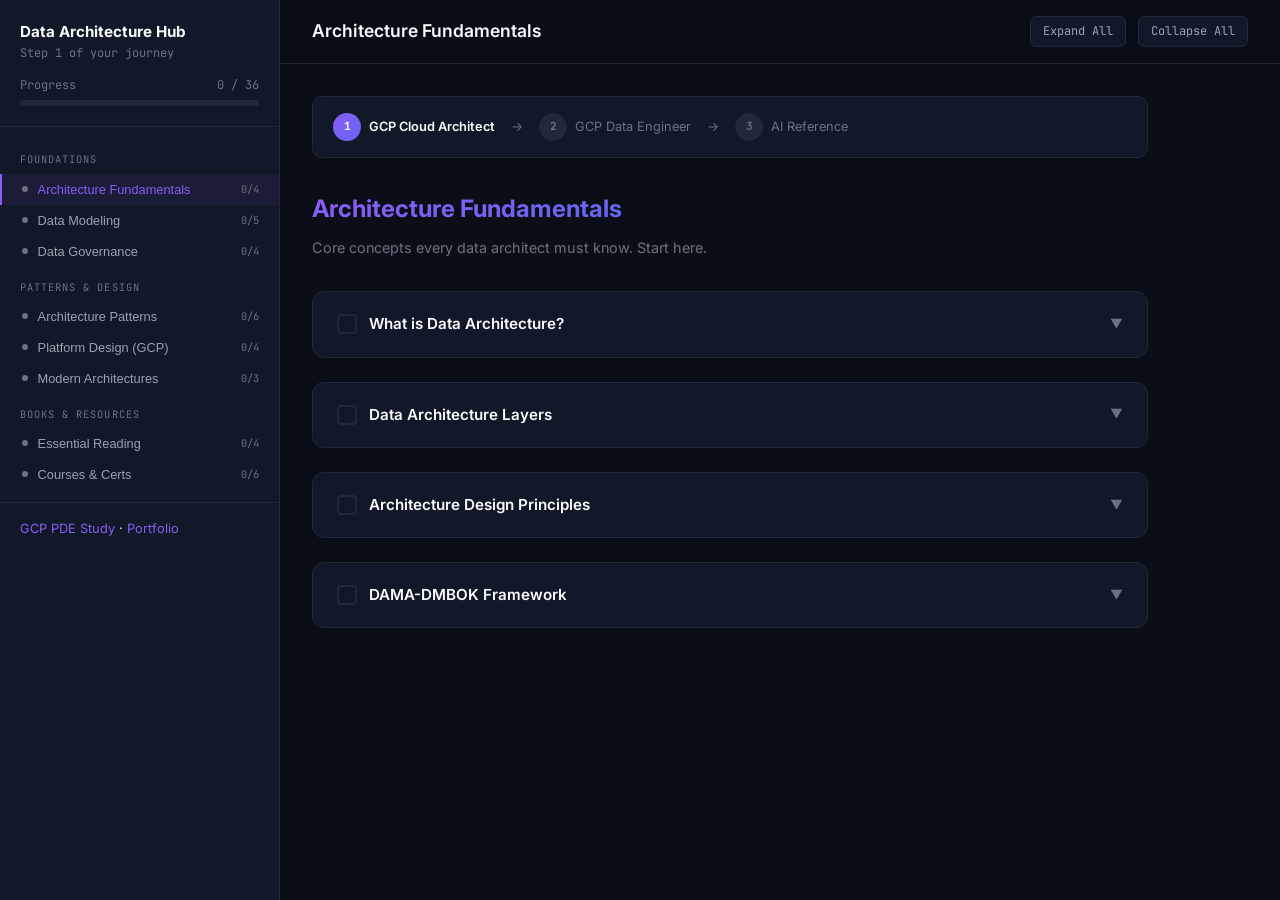
==== website/architecture-study.html @ 8727fbf9 "Initial commit: portfolio website, GCP cert study hubs, and Docker backend - Personal portfolio site" ====
<!DOCTYPE html>
<html lang="en">
<head>
  <meta charset="UTF-8">
  <meta name="viewport" content="width=device-width, initial-scale=1.0">
  <title>Data Architecture — Study Hub</title>
  <link rel="preconnect" href="https://fonts.googleapis.com">
  <link rel="preconnect" href="https://fonts.gstatic.com" crossorigin>
  <link href="https://fonts.googleapis.com/css2?family=Inter:wght@300;400;500;600;700&family=JetBrains+Mono:wght@400;500&display=swap" rel="stylesheet">
  <link rel="icon" type="image/svg+xml" href="assets/favicon.svg">
  <style>
    :root {
      --bg-primary: #0a0e17;
      --bg-secondary: #111827;
      --bg-tertiary: #1f2937;
      --accent-primary: #8b5cf6;
      --accent-secondary: #a78bfa;
      --accent-gradient: linear-gradient(135deg, #8b5cf6, #6366f1);
      --status-complete: #10b981;
      --status-in-progress: #f59e0b;
      --status-planned: #6b7280;
      --text-primary: #f9fafb;
      --text-secondary: #9ca3af;
      --text-muted: #6b7280;
      --border-subtle: #1f2937;
      --font-body: 'Inter', system-ui, sans-serif;
      --font-mono: 'JetBrains Mono', 'Fira Code', monospace;
    }
    *, *::before, *::after { box-sizing: border-box; margin: 0; padding: 0; }
    body { font-family: var(--font-body); background: var(--bg-primary); color: var(--text-primary); line-height: 1.6; -webkit-font-smoothing: antialiased; }

    .app { display: flex; min-height: 100vh; }

    /* Sidebar */
    .sidebar { width: 280px; background: var(--bg-secondary); border-right: 1px solid var(--border-subtle); position: fixed; top: 0; left: 0; bottom: 0; overflow-y: auto; z-index: 50; }
    .sidebar__header { padding: 1.25rem; border-bottom: 1px solid var(--border-subtle); }
    .sidebar__title { font-size: 0.95rem; font-weight: 700; }
    .sidebar__subtitle { font-size: 0.75rem; color: var(--text-muted); font-family: var(--font-mono); }
    .sidebar__progress { margin-top: 0.75rem; }
    .sidebar__progress-text { display: flex; justify-content: space-between; font-size: 0.75rem; color: var(--text-muted); margin-bottom: 0.35rem; font-family: var(--font-mono); }
    .sidebar__progress-bar { height: 6px; background: var(--bg-tertiary); border-radius: 3px; overflow: hidden; }
    .sidebar__progress-fill { height: 100%; background: var(--accent-gradient); border-radius: 3px; transition: width 0.5s ease; }
    .sidebar__nav { padding: 0.75rem 0; }
    .sidebar__section-title { font-size: 0.65rem; font-family: var(--font-mono); color: var(--text-muted); text-transform: uppercase; letter-spacing: 0.1em; padding: 0.75rem 1.25rem 0.35rem; }
    .sidebar__link { display: flex; align-items: center; gap: 0.6rem; padding: 0.5rem 1.25rem; color: var(--text-secondary); text-decoration: none; font-size: 0.8rem; transition: all 0.2s; border-left: 2px solid transparent; cursor: pointer; background: none; border-right: none; border-top: none; border-bottom: none; width: 100%; text-align: left; }
    .sidebar__link:hover { color: var(--text-primary); background: rgba(139,92,246,0.05); }
    .sidebar__link.active { color: var(--accent-primary); border-left-color: var(--accent-primary); background: rgba(139,92,246,0.08); }
    .sidebar__link-dot { width: 6px; height: 6px; border-radius: 50%; background: var(--status-planned); flex-shrink: 0; }
    .sidebar__link-dot--done { background: var(--status-complete); }
    .sidebar__link-dot--active { background: var(--status-in-progress); }
    .sidebar__link-count { margin-left: auto; font-family: var(--font-mono); font-size: 0.65rem; color: var(--text-muted); }
    .sidebar__footer { padding: 1rem 1.25rem; border-top: 1px solid var(--border-subtle); font-size: 0.8rem; }
    .sidebar__footer a { color: var(--accent-primary); text-decoration: none; }

    .sidebar-toggle { display: none; position: fixed; bottom: 1.5rem; right: 1.5rem; z-index: 60; width: 48px; height: 48px; border-radius: 50%; background: var(--accent-gradient); border: none; color: white; font-size: 1.2rem; cursor: pointer; box-shadow: 0 4px 15px rgba(139,92,246,0.3); }

    /* Main */
    .main { margin-left: 280px; flex: 1; min-width: 0; }
    .main__header { position: sticky; top: 0; z-index: 40; background: rgba(10,14,23,0.95); backdrop-filter: blur(12px); border-bottom: 1px solid var(--border-subtle); padding: 1rem 2rem; display: flex; align-items: center; justify-content: space-between; }
    .main__header h1 { font-size: 1.1rem; font-weight: 600; }
    .main__header-actions { display: flex; gap: 0.75rem; }
    .main__header-btn { font-family: var(--font-mono); font-size: 0.75rem; padding: 0.4rem 0.75rem; border-radius: 6px; border: 1px solid var(--border-subtle); background: var(--bg-secondary); color: var(--text-secondary); cursor: pointer; transition: all 0.2s; }
    .main__header-btn:hover { border-color: var(--accent-primary); color: var(--text-primary); }
    .content { padding: 2rem; max-width: 900px; }

    /* Study cards */
    .study-section__title { font-size: 1.5rem; font-weight: 700; margin-bottom: 0.5rem; background: var(--accent-gradient); -webkit-background-clip: text; background-clip: text; -webkit-text-fill-color: transparent; display: inline-block; }
    .study-section__desc { color: var(--text-muted); font-size: 0.9rem; margin-bottom: 2rem; }

    .study-card { background: var(--bg-secondary); border: 1px solid var(--border-subtle); border-radius: 12px; margin-bottom: 1.5rem; overflow: hidden; }
    .study-card__header { padding: 1.25rem 1.5rem; cursor: pointer; display: flex; align-items: center; justify-content: space-between; transition: background 0.2s; }
    .study-card__header:hover { background: rgba(139,92,246,0.03); }
    .study-card__header-left { display: flex; align-items: center; gap: 0.75rem; }
    .study-card__checkbox { appearance: none; -webkit-appearance: none; width: 20px; height: 20px; border: 2px solid var(--border-subtle); border-radius: 4px; cursor: pointer; position: relative; flex-shrink: 0; transition: all 0.2s; }
    .study-card__checkbox:checked { background: var(--status-complete); border-color: var(--status-complete); }
    .study-card__checkbox:checked::after { content: '\2713'; position: absolute; top: 50%; left: 50%; transform: translate(-50%,-50%); color: white; font-size: 0.75rem; font-weight: 700; }
    .study-card__name { font-size: 0.95rem; font-weight: 600; }
    .study-card.checked .study-card__name { color: var(--status-complete); text-decoration: line-through; opacity: 0.7; }
    .study-card__arrow { color: var(--text-muted); font-size: 0.8rem; transition: transform 0.3s; }
    .study-card.open .study-card__arrow { transform: rotate(180deg); }
    .study-card__body { display: none; padding: 0 1.5rem 1.5rem; border-top: 1px solid var(--border-subtle); }
    .study-card.open .study-card__body { display: block; }
    .study-card__body h3 { font-size: 0.9rem; font-weight: 600; color: var(--accent-primary); margin: 1.25rem 0 0.5rem; }
    .study-card__body h3:first-child { margin-top: 1rem; }
    .study-card__body p { color: var(--text-secondary); font-size: 0.85rem; line-height: 1.7; margin-bottom: 0.5rem; }
    .study-card__body ul { list-style: none; margin-bottom: 0.75rem; }
    .study-card__body ul li { color: var(--text-secondary); font-size: 0.85rem; line-height: 1.6; padding-left: 1rem; position: relative; margin-bottom: 0.3rem; }
    .study-card__body ul li::before { content: ''; position: absolute; left: 0; top: 0.55rem; width: 4px; height: 4px; border-radius: 50%; background: var(--accent-primary); }
    .study-card__body strong { color: var(--text-primary); }
    .study-card__body a { color: var(--accent-primary); text-decoration: none; }
    .study-card__body a:hover { text-decoration: underline; }

    .study-table { width: 100%; border-collapse: collapse; margin: 0.75rem 0; font-size: 0.8rem; }
    .study-table th { text-align: left; padding: 0.5rem 0.75rem; background: var(--bg-tertiary); color: var(--accent-primary); font-family: var(--font-mono); font-weight: 500; font-size: 0.75rem; border-bottom: 1px solid var(--border-subtle); }
    .study-table td { padding: 0.5rem 0.75rem; color: var(--text-secondary); border-bottom: 1px solid rgba(31,41,55,0.5); }

    .resource-link { display: inline-flex; align-items: center; gap: 0.4rem; background: var(--bg-tertiary); border: 1px solid var(--border-subtle); border-radius: 6px; padding: 0.3rem 0.7rem; font-size: 0.75rem; color: var(--accent-primary); text-decoration: none; margin: 0.2rem; transition: all 0.2s; }
    .resource-link:hover { border-color: var(--accent-primary); transform: translateY(-1px); text-decoration: none; }

    .exam-tip { background: rgba(245,158,11,0.08); border-left: 3px solid var(--status-in-progress); border-radius: 0 8px 8px 0; padding: 0.75rem 1rem; margin: 0.75rem 0; font-size: 0.8rem; }
    .exam-tip__label { font-family: var(--font-mono); font-size: 0.7rem; color: var(--status-in-progress); text-transform: uppercase; margin-bottom: 0.25rem; }
    .exam-tip p { color: var(--text-secondary); margin: 0; }

    /* Path indicator */
    .path-indicator { background: var(--bg-secondary); border: 1px solid var(--border-subtle); border-radius: 10px; padding: 1rem 1.25rem; margin-bottom: 2rem; display: flex; align-items: center; gap: 1rem; }
    .path-step { display: flex; align-items: center; gap: 0.5rem; font-size: 0.8rem; }
    .path-step__dot { width: 28px; height: 28px; border-radius: 50%; display: flex; align-items: center; justify-content: center; font-family: var(--font-mono); font-size: 0.7rem; font-weight: 700; }
    .path-step--active .path-step__dot { background: var(--accent-gradient); color: white; }
    .path-step--next .path-step__dot { background: var(--bg-tertiary); color: var(--text-muted); border: 1px solid var(--border-subtle); }
    .path-step--active .path-step__label { color: var(--text-primary); font-weight: 600; }
    .path-step--next .path-step__label { color: var(--text-muted); }
    .path-arrow { color: var(--text-muted); font-size: 0.8rem; }

    @media (max-width: 768px) {
      .sidebar { transform: translateX(-100%); transition: transform 0.3s; }
      .sidebar.open { transform: translateX(0); }
      .sidebar-toggle { display: flex; align-items: center; justify-content: center; }
      .main { margin-left: 0; }
      .content { padding: 1.5rem 1rem; }
      .path-indicator { flex-wrap: wrap; }
    }
  </style>
</head>
<body>
  <div class="app">
    <aside class="sidebar" id="sidebar">
      <div class="sidebar__header">
        <div class="sidebar__title">Data Architecture Hub</div>
        <div class="sidebar__subtitle">Step 1 of your journey</div>
        <div class="sidebar__progress">
          <div class="sidebar__progress-text"><span>Progress</span><span id="progressText">0 / 42</span></div>
          <div class="sidebar__progress-bar"><div class="sidebar__progress-fill" id="progressFill" style="width:0%"></div></div>
        </div>
      </div>
      <nav class="sidebar__nav" id="sidebarNav">
        <div class="sidebar__section-title">Foundations</div>
        <button class="sidebar__link active" data-section="fundamentals"><span class="sidebar__link-dot"></span>Architecture Fundamentals</button>
        <button class="sidebar__link" data-section="modeling"><span class="sidebar__link-dot"></span>Data Modeling</button>
        <button class="sidebar__link" data-section="governance"><span class="sidebar__link-dot"></span>Data Governance</button>

        <div class="sidebar__section-title">Patterns & Design</div>
        <button class="sidebar__link" data-section="patterns"><span class="sidebar__link-dot"></span>Architecture Patterns</button>
        <button class="sidebar__link" data-section="platforms"><span class="sidebar__link-dot"></span>Platform Design (GCP)</button>
        <button class="sidebar__link" data-section="modern"><span class="sidebar__link-dot"></span>Modern Architectures</button>

        <div class="sidebar__section-title">Books & Resources</div>
        <button class="sidebar__link" data-section="books"><span class="sidebar__link-dot"></span>Essential Reading</button>
        <button class="sidebar__link" data-section="courses"><span class="sidebar__link-dot"></span>Courses & Certs</button>
      </nav>
      <div class="sidebar__footer">
        <a href="study.html">GCP PDE Study</a> &middot; <a href="index.html">Portfolio</a>
      </div>
    </aside>

    <button class="sidebar-toggle" id="sidebarToggle">&#9776;</button>

    <div class="main">
      <header class="main__header">
        <h1 id="sectionTitle">Architecture Fundamentals</h1>
        <div class="main__header-actions">
          <button class="main__header-btn" id="expandAll">Expand All</button>
          <button class="main__header-btn" id="collapseAll">Collapse All</button>
        </div>
      </header>
      <div class="content">
        <!-- Learning path indicator -->
        <div class="path-indicator">
          <div class="path-step path-step--active"><div class="path-step__dot">1</div><span class="path-step__label">GCP Cloud Architect</span></div>
          <span class="path-arrow">&rarr;</span>
          <div class="path-step path-step--next"><div class="path-step__dot">2</div><span class="path-step__label">GCP Data Engineer</span></div>
          <span class="path-arrow">&rarr;</span>
          <div class="path-step path-step--next"><div class="path-step__dot">3</div><span class="path-step__label">AI Reference</span></div>
        </div>
        <div id="content"></div>
      </div>
    </div>
  </div>

  <script>
  (function(){
    'use strict';

    var data = {
      fundamentals: {
        title: 'Architecture Fundamentals',
        description: 'Core concepts every data architect must know. Start here.',
        cards: [
          { id: 'da-what', name: 'What is Data Architecture?', content: '<h3>Definition</h3><p>Data architecture defines <strong>how data is collected, stored, transformed, distributed, and consumed</strong> in an organization. It is the blueprint that aligns data strategy with business goals.</p><h3>Data Architect vs Data Engineer</h3><table class="study-table"><thead><tr><th>Aspect</th><th>Data Architect</th><th>Data Engineer</th></tr></thead><tbody><tr><td>Focus</td><td>Design & strategy</td><td>Build & maintain</td></tr><tr><td>Scope</td><td>Enterprise-wide</td><td>Project/team level</td></tr><tr><td>Output</td><td>Blueprints, standards, governance</td><td>Pipelines, APIs, databases</td></tr><tr><td>Analogy</td><td>Building architect</td><td>Construction engineer</td></tr></tbody></table><h3>Why it matters for your career</h3><ul><li>AI will automate pipeline code — architecture decisions are harder to automate</li><li>Higher salary ceiling and strategic influence</li><li>You already think like an architect (CoE, governance, platform design)</li></ul>' },
          { id: 'da-layers', name: 'Data Architecture Layers', content: '<h3>The 5 Layers</h3><table class="study-table"><thead><tr><th>Layer</th><th>Purpose</th><th>GCP Example</th></tr></thead><tbody><tr><td><strong>Ingestion</strong></td><td>Collect data from sources</td><td>Pub/Sub, Dataflow, DMS</td></tr><tr><td><strong>Storage</strong></td><td>Persist raw and processed data</td><td>GCS, BigQuery, Bigtable</td></tr><tr><td><strong>Processing</strong></td><td>Transform and enrich data</td><td>Dataflow, Dataproc, BigQuery</td></tr><tr><td><strong>Serving</strong></td><td>Deliver data to consumers</td><td>BigQuery, APIs, Looker</td></tr><tr><td><strong>Governance</strong></td><td>Control quality, security, lineage</td><td>Dataplex, Data Catalog, DLP</td></tr></tbody></table><h3>Key principle: Separation of concerns</h3><p>Each layer should be independent. You should be able to change your ingestion without affecting your serving layer.</p>' },
          { id: 'da-principles', name: 'Architecture Design Principles', content: '<h3>Core Principles</h3><ul><li><strong>Scalability:</strong> Design for 10x growth without redesign</li><li><strong>Separation of compute and storage:</strong> Scale them independently (GCS + Dataflow, not HDFS)</li><li><strong>Schema-on-read vs schema-on-write:</strong> Data lakes (read) vs data warehouses (write)</li><li><strong>Immutability:</strong> Never update raw data — append and version</li><li><strong>Idempotency:</strong> Running a pipeline twice produces the same result</li><li><strong>Least privilege:</strong> Grant minimum access needed</li><li><strong>Observability:</strong> If you can\'t measure it, you can\'t manage it</li></ul><div class="exam-tip"><div class="exam-tip__label">Architecture Mindset</div><p>Always ask: "What happens when this fails?" and "What happens when this scales 100x?"</p></div>' },
          { id: 'da-dmbok', name: 'DAMA-DMBOK Framework', content: '<h3>The 11 Knowledge Areas</h3><table class="study-table"><thead><tr><th>#</th><th>Knowledge Area</th><th>What it covers</th></tr></thead><tbody><tr><td>1</td><td><strong>Data Governance</strong> (center)</td><td>Policies, standards, stewardship</td></tr><tr><td>2</td><td>Data Architecture</td><td>Blueprints, models, data flow</td></tr><tr><td>3</td><td>Data Modeling & Design</td><td>Conceptual, logical, physical models</td></tr><tr><td>4</td><td>Data Storage & Operations</td><td>Database management, operations</td></tr><tr><td>5</td><td>Data Security</td><td>Encryption, access control, privacy</td></tr><tr><td>6</td><td>Data Integration & Interoperability</td><td>ETL, APIs, data sharing</td></tr><tr><td>7</td><td>Document & Content Management</td><td>Unstructured data</td></tr><tr><td>8</td><td>Reference & Master Data</td><td>Golden records, deduplication</td></tr><tr><td>9</td><td>Data Warehousing & BI</td><td>Analytics, reporting</td></tr><tr><td>10</td><td>Metadata Management</td><td>Data about data, catalogs</td></tr><tr><td>11</td><td>Data Quality</td><td>Accuracy, completeness, consistency</td></tr></tbody></table><h3>Resources</h3><a class="resource-link" href="https://atlan.com/dama-dmbok-framework/" target="_blank">DAMA DMBOK Guide (Atlan)</a> <a class="resource-link" href="https://dama.org/learning-resources/dama-data-management-body-of-knowledge-dmbok/" target="_blank">DAMA Official</a>' }
        ]
      },
      modeling: {
        title: 'Data Modeling',
        description: 'The core skill of a Data Architect — designing how data is structured.',
        cards: [
          { id: 'dm-levels', name: 'Three Levels of Data Modeling', content: '<table class="study-table"><thead><tr><th>Level</th><th>What</th><th>Audience</th><th>Detail</th></tr></thead><tbody><tr><td><strong>Conceptual</strong></td><td>Business entities and relationships</td><td>Business stakeholders</td><td>Low — no columns, just entities</td></tr><tr><td><strong>Logical</strong></td><td>Attributes, keys, relationships</td><td>Data architects</td><td>Medium — normalized, no tech specifics</td></tr><tr><td><strong>Physical</strong></td><td>Tables, columns, indexes, partitions</td><td>Data engineers</td><td>High — database-specific</td></tr></tbody></table><div class="exam-tip"><div class="exam-tip__label">Key Insight</div><p>A data architect works primarily at the <strong>conceptual and logical</strong> levels. Data engineers implement the physical model.</p></div>' },
          { id: 'dm-dimensional', name: 'Dimensional Modeling (Kimball)', content: '<h3>Star Schema</h3><p>The most common analytical model. A central <strong>fact table</strong> surrounded by <strong>dimension tables</strong>.</p><ul><li><strong>Fact table:</strong> Metrics/measurements (revenue, clicks, orders). Contains foreign keys to dimensions.</li><li><strong>Dimension table:</strong> Context (who, what, when, where). Contains descriptive attributes.</li></ul><h3>Example: E-commerce</h3><table class="study-table"><thead><tr><th>Fact: Orders</th><th>Dim: Customer</th><th>Dim: Product</th><th>Dim: Date</th></tr></thead><tbody><tr><td>order_id, customer_key, product_key, date_key, revenue, quantity</td><td>customer_key, name, email, segment, country</td><td>product_key, name, category, brand, price</td><td>date_key, date, month, quarter, year</td></tr></tbody></table><h3>Snowflake Schema</h3><p>Like star schema but dimensions are normalized (broken into sub-tables). More complex queries but less storage.</p><h3>When to use</h3><ul><li><strong>Star schema:</strong> Most analytics/BI use cases — simple, fast queries</li><li><strong>Snowflake:</strong> When storage matters more than query simplicity</li></ul>' },
          { id: 'dm-datavault', name: 'Data Vault 2.0', content: '<h3>What is Data Vault?</h3><p>A modeling methodology designed for <strong>data warehouses that need to handle change</strong> — multiple sources, evolving schemas, full audit history.</p><h3>Core Components</h3><table class="study-table"><thead><tr><th>Component</th><th>Purpose</th><th>Contents</th></tr></thead><tbody><tr><td><strong>Hub</strong></td><td>Business keys</td><td>Business key, load date, source</td></tr><tr><td><strong>Link</strong></td><td>Relationships between hubs</td><td>Foreign keys to hubs, load date</td></tr><tr><td><strong>Satellite</strong></td><td>Descriptive attributes + history</td><td>Attributes, load date, end date</td></tr></tbody></table><h3>Data Vault vs Star Schema</h3><table class="study-table"><thead><tr><th>Aspect</th><th>Data Vault</th><th>Star Schema</th></tr></thead><tbody><tr><td>Best for</td><td>Integration layer (raw/silver)</td><td>Presentation layer (gold)</td></tr><tr><td>History</td><td>Full audit trail built-in</td><td>Requires SCD patterns</td></tr><tr><td>Flexibility</td><td>Easy to add sources</td><td>Schema changes are harder</td></tr><tr><td>Query speed</td><td>Slower (many joins)</td><td>Fast (denormalized)</td></tr></tbody></table><div class="exam-tip"><div class="exam-tip__label">Modern Pattern</div><p>Use <strong>Data Vault in the silver layer</strong> (integration) and <strong>Star Schema in the gold layer</strong> (serving). They are partners, not rivals.</p></div>' },
          { id: 'dm-normalization', name: 'Normalization & Denormalization', content: '<h3>Normal Forms</h3><table class="study-table"><thead><tr><th>Form</th><th>Rule</th><th>Purpose</th></tr></thead><tbody><tr><td><strong>1NF</strong></td><td>No repeating groups, atomic values</td><td>Basic structure</td></tr><tr><td><strong>2NF</strong></td><td>1NF + no partial dependencies</td><td>Remove redundancy</td></tr><tr><td><strong>3NF</strong></td><td>2NF + no transitive dependencies</td><td>Full normalization for OLTP</td></tr></tbody></table><h3>When to normalize vs denormalize</h3><ul><li><strong>Normalize (3NF):</strong> Transactional systems (OLTP), source systems, operational databases</li><li><strong>Denormalize (Star Schema):</strong> Analytical systems (OLAP), data warehouses, reporting</li></ul><p>BigQuery is <strong>columnar</strong> — denormalized schemas with nested/repeated fields (ARRAY, STRUCT) are often optimal.</p>' },
          { id: 'dm-scd', name: 'Slowly Changing Dimensions (SCD)', content: '<h3>SCD Types</h3><table class="study-table"><thead><tr><th>Type</th><th>Strategy</th><th>History?</th><th>Use case</th></tr></thead><tbody><tr><td><strong>Type 1</strong></td><td>Overwrite</td><td>No</td><td>Corrections, don\'t need history</td></tr><tr><td><strong>Type 2</strong></td><td>Add new row + versioning</td><td>Full</td><td>Track all changes over time</td></tr><tr><td><strong>Type 3</strong></td><td>Add column (current + previous)</td><td>Limited</td><td>Track last change only</td></tr></tbody></table><p><strong>Type 2 is most common</strong> in data warehouses. Implemented with <code>effective_date</code>, <code>end_date</code>, and <code>is_current</code> flags.</p>' }
        ]
      },
      governance: {
        title: 'Data Governance',
        description: 'Policies, quality, compliance, and stewardship. Essential for architects.',
        cards: [
          { id: 'dg-framework', name: 'Data Governance Framework', content: '<h3>Key Components</h3><ul><li><strong>Data ownership:</strong> Who is accountable for each data domain?</li><li><strong>Data stewardship:</strong> Who ensures quality day-to-day?</li><li><strong>Data policies:</strong> Rules for access, retention, quality, privacy</li><li><strong>Data standards:</strong> Naming conventions, formats, definitions</li><li><strong>Data catalog:</strong> Searchable inventory of all data assets</li><li><strong>Data lineage:</strong> Where data comes from and where it goes</li><li><strong>Data quality:</strong> Accuracy, completeness, timeliness, consistency</li></ul><h3>Your experience</h3><p>You already led GDPR governance at act digital — this is data governance in practice. Now you need the vocabulary and frameworks to design it at scale.</p>' },
          { id: 'dg-quality', name: 'Data Quality Dimensions', content: '<table class="study-table"><thead><tr><th>Dimension</th><th>Question it answers</th><th>Example check</th></tr></thead><tbody><tr><td><strong>Accuracy</strong></td><td>Is the data correct?</td><td>Email format validation</td></tr><tr><td><strong>Completeness</strong></td><td>Is anything missing?</td><td>NULL checks on required fields</td></tr><tr><td><strong>Consistency</strong></td><td>Does it match across systems?</td><td>Same customer ID everywhere</td></tr><tr><td><strong>Timeliness</strong></td><td>Is it fresh enough?</td><td>Data arrived within SLA</td></tr><tr><td><strong>Uniqueness</strong></td><td>Are there duplicates?</td><td>Dedup on primary keys</td></tr><tr><td><strong>Validity</strong></td><td>Does it conform to rules?</td><td>Status in allowed values</td></tr></tbody></table><h3>GCP tools for data quality</h3><ul><li><strong>Dataplex:</strong> Define and enforce quality rules automatically</li><li><strong>Data Catalog:</strong> Tag data with quality metadata</li><li><strong>BigQuery:</strong> ASSERT statements, scheduled quality checks</li></ul>' },
          { id: 'dg-compliance', name: 'Compliance & Privacy (GDPR/LGPD)', content: '<h3>Key requirements you must design for</h3><table class="study-table"><thead><tr><th>Right</th><th>What it means</th><th>Architecture impact</th></tr></thead><tbody><tr><td>Right to access</td><td>Users can request their data</td><td>Must be able to query by user ID across all systems</td></tr><tr><td>Right to erasure</td><td>Users can request deletion</td><td>Must support record-level deletion (BigQuery DML DELETE)</td></tr><tr><td>Right to portability</td><td>Users can export their data</td><td>Standardized export formats (JSON, CSV)</td></tr><tr><td>Data minimization</td><td>Collect only what\'s needed</td><td>Design schemas with purpose limitation</td></tr><tr><td>Data residency</td><td>Data stays in specific regions</td><td>Regional datasets, buckets, and processing</td></tr></tbody></table><div class="exam-tip"><div class="exam-tip__label">Your Advantage</div><p>You managed GDPR-compliant pipelines at act digital. Frame this as <strong>privacy-by-design architecture</strong> — you don\'t just comply, you architect for compliance.</p></div>' },
          { id: 'dg-catalog', name: 'Data Catalogs & Metadata', content: '<h3>What a Data Catalog does</h3><ul><li><strong>Discovery:</strong> Find datasets by name, tag, description</li><li><strong>Documentation:</strong> Business definitions, owners, SLAs</li><li><strong>Lineage:</strong> Track data origin and transformations</li><li><strong>Access control:</strong> Who can see/use what data</li><li><strong>Quality scores:</strong> Trust indicators for each dataset</li></ul><h3>GCP tools</h3><ul><li><strong>Data Catalog:</strong> Auto-discovers BigQuery, Pub/Sub, GCS. Tag templates for custom metadata.</li><li><strong>Dataplex:</strong> Organizes data lakes into zones (raw &rarr; curated). Quality rules, lineage, auto-discovery.</li></ul>' }
        ]
      },
      patterns: {
        title: 'Architecture Patterns',
        description: 'The 12 patterns every data architect should know.',
        cards: [
          { id: 'ap-medallion', name: 'Medallion Architecture (Bronze/Silver/Gold)', content: '<h3>The three layers</h3><table class="study-table"><thead><tr><th>Layer</th><th>Data State</th><th>Purpose</th><th>GCP Tool</th></tr></thead><tbody><tr><td><strong>Bronze</strong> (Raw)</td><td>As-is from source</td><td>Landing zone, full fidelity</td><td>GCS, BigQuery raw datasets</td></tr><tr><td><strong>Silver</strong> (Cleaned)</td><td>Validated, deduplicated</td><td>Integration, data quality</td><td>Dataflow transforms, BigQuery</td></tr><tr><td><strong>Gold</strong> (Business)</td><td>Aggregated, modeled</td><td>Analytics-ready, star schema</td><td>BigQuery, Looker</td></tr></tbody></table><p>This is the <strong>most widely adopted</strong> modern data architecture pattern. Also called "multi-hop architecture."</p>' },
          { id: 'ap-lambda-kappa', name: 'Lambda vs Kappa Architecture', content: '<table class="study-table"><thead><tr><th>Pattern</th><th>How it works</th><th>Pros</th><th>Cons</th></tr></thead><tbody><tr><td><strong>Lambda</strong></td><td>Separate batch + speed layers, merged at serving</td><td>Accurate batch + fast streaming</td><td>Two codebases to maintain</td></tr><tr><td><strong>Kappa</strong></td><td>Everything is a stream (replay for batch)</td><td>Single codebase</td><td>Harder for complex transformations</td></tr></tbody></table><div class="exam-tip"><div class="exam-tip__label">Modern Reality</div><p>Dataflow/Apache Beam unifies batch and streaming in one SDK — making Kappa-like architectures practical. Most new GCP designs use <strong>unified pipelines</strong> instead of Lambda.</p></div>' },
          { id: 'ap-mesh', name: 'Data Mesh', content: '<h3>4 Principles</h3><ul><li><strong>Domain ownership:</strong> Each business domain owns its data products</li><li><strong>Data as a product:</strong> Data has SLAs, documentation, discoverability</li><li><strong>Self-serve platform:</strong> Infrastructure team provides tools, domains build</li><li><strong>Federated governance:</strong> Global policies, local autonomy</li></ul><h3>When to use Data Mesh</h3><ul><li>Large organizations with multiple domains</li><li>Centralized data team is a bottleneck</li><li>Domains have different data needs and pace</li></ul><h3>When NOT to use</h3><ul><li>Small teams (&lt;50 engineers)</li><li>Single product/domain</li><li>Team lacks data maturity</li></ul><h3>Resources</h3><a class="resource-link" href="https://www.coursera.org/learn/data-mesh-architectures-implementations" target="_blank">Coursera: Data Mesh</a>' },
          { id: 'ap-lakehouse', name: 'Data Lakehouse', content: '<h3>What is it?</h3><p>Combines the best of <strong>data lakes</strong> (cheap storage, schema flexibility) and <strong>data warehouses</strong> (ACID transactions, SQL, performance).</p><h3>Key technologies</h3><ul><li><strong>Delta Lake</strong> — Databricks, on top of Spark</li><li><strong>Apache Iceberg</strong> — Open standard, GCP BigLake integration</li><li><strong>Apache Hudi</strong> — Upserts, incremental processing</li></ul><h3>GCP Implementation</h3><ul><li><strong>BigLake:</strong> Query data in GCS with BigQuery SQL — lakehouse on GCP</li><li><strong>BigQuery + GCS:</strong> External tables, native Iceberg support</li></ul><p>This pattern is increasingly popular as it eliminates the "copy data from lake to warehouse" step.</p>' },
          { id: 'ap-elt', name: 'ETL vs ELT vs Reverse ETL', content: '<table class="study-table"><thead><tr><th>Pattern</th><th>Flow</th><th>When to use</th></tr></thead><tbody><tr><td><strong>ETL</strong></td><td>Extract &rarr; Transform &rarr; Load</td><td>Traditional, transform before loading</td></tr><tr><td><strong>ELT</strong></td><td>Extract &rarr; Load &rarr; Transform</td><td>Modern clouds (BigQuery transforms in SQL)</td></tr><tr><td><strong>Reverse ETL</strong></td><td>Warehouse &rarr; Operational systems</td><td>Push analytics back to CRM, marketing tools</td></tr></tbody></table><div class="exam-tip"><div class="exam-tip__label">Key Trend</div><p>ELT is the dominant pattern on GCP. Load raw data into BigQuery, then transform with SQL/dbt. The warehouse IS the processing engine.</p></div>' },
          { id: 'ap-event', name: 'Event-Driven Architecture', content: '<h3>Core concepts</h3><ul><li><strong>Event:</strong> Something that happened (order placed, user clicked)</li><li><strong>Event broker:</strong> Pub/Sub, Kafka — decouples producers and consumers</li><li><strong>Event sourcing:</strong> Store events as the source of truth, derive state</li><li><strong>CQRS:</strong> Separate read and write models</li></ul><h3>GCP implementation</h3><ul><li><strong>Pub/Sub</strong> as the event bus</li><li><strong>Dataflow</strong> as the stream processor</li><li><strong>BigQuery</strong> for analytics (event store)</li><li><strong>Bigtable</strong> for real-time state lookups</li></ul><p>You do this at Vigil — 45K RPS streaming security events through an event-driven architecture.</p>' }
        ]
      },
      platforms: {
        title: 'Platform Design (GCP)',
        description: 'Designing data platforms on Google Cloud — applied architecture.',
        cards: [
          { id: 'pd-reference', name: 'GCP Reference Data Platform', content: '<h3>Standard architecture</h3><ul><li><strong>Sources</strong> &rarr; Pub/Sub (streaming) / GCS (batch)</li><li><strong>Ingestion</strong> &rarr; Dataflow / DMS / Transfer Service</li><li><strong>Raw Storage</strong> &rarr; GCS (data lake) + BigQuery (raw datasets)</li><li><strong>Processing</strong> &rarr; Dataflow / Dataproc / BigQuery SQL</li><li><strong>Serving</strong> &rarr; BigQuery (analytics) / Bigtable (low-latency) / APIs</li><li><strong>Orchestration</strong> &rarr; Composer (Airflow)</li><li><strong>Governance</strong> &rarr; Dataplex + Data Catalog + DLP</li><li><strong>Monitoring</strong> &rarr; Cloud Monitoring + Logging</li><li><strong>Security</strong> &rarr; IAM + VPC-SC + CMEK</li><li><strong>IaC</strong> &rarr; Terraform</li></ul><div class="exam-tip"><div class="exam-tip__label">Your Portfolio</div><p>Diagram this architecture and publish it on your website. It demonstrates you can design end-to-end data platforms.</p></div>' },
          { id: 'pd-cost', name: 'Cost Architecture', content: '<h3>Cost optimization as architecture</h3><ul><li><strong>Storage tiering:</strong> Hot data in BigQuery, cold in GCS Archive</li><li><strong>Compute right-sizing:</strong> Serverless (Dataflow) vs clusters (Dataproc)</li><li><strong>BigQuery editions:</strong> On-demand for exploration, Standard/Enterprise for production</li><li><strong>Ephemeral resources:</strong> Dataproc clusters that spin up and tear down</li><li><strong>Lifecycle policies:</strong> Auto-transition GCS objects to cheaper classes</li></ul><p>A good architect thinks about <strong>cost per query</strong>, <strong>cost per GB stored</strong>, and <strong>cost per pipeline run</strong>.</p>' },
          { id: 'pd-security', name: 'Security Architecture', content: '<h3>Defense in depth for data platforms</h3><table class="study-table"><thead><tr><th>Layer</th><th>Control</th><th>GCP tool</th></tr></thead><tbody><tr><td>Network</td><td>Perimeter security</td><td>VPC Service Controls</td></tr><tr><td>Identity</td><td>Who can access</td><td>IAM, Workload Identity</td></tr><tr><td>Data</td><td>What they can see</td><td>Column-level security, policy tags</td></tr><tr><td>Encryption</td><td>Data at rest/in transit</td><td>CMEK, CSEK, default</td></tr><tr><td>Detection</td><td>Find sensitive data</td><td>DLP inspection</td></tr><tr><td>Audit</td><td>Who did what</td><td>Cloud Audit Logs</td></tr></tbody></table>' },
          { id: 'pd-dr', name: 'Disaster Recovery Architecture', content: '<h3>DR patterns by RPO/RTO</h3><table class="study-table"><thead><tr><th>Pattern</th><th>RPO</th><th>RTO</th><th>Cost</th><th>GCP Implementation</th></tr></thead><tbody><tr><td>Cold standby</td><td>Hours</td><td>Hours</td><td>$</td><td>Backups in multi-region GCS</td></tr><tr><td>Warm standby</td><td>Minutes</td><td>Minutes</td><td>$$</td><td>Cross-region read replicas</td></tr><tr><td>Hot standby</td><td>Seconds</td><td>Seconds</td><td>$$$</td><td>Spanner multi-region, BQ multi-region</td></tr></tbody></table>' }
        ]
      },
      modern: {
        title: 'Modern Architectures',
        description: 'Emerging patterns: AI-ready platforms, real-time, and data products.',
        cards: [
          { id: 'ma-ai', name: 'AI-Ready Data Architecture', content: '<h3>What makes a platform "AI-ready"?</h3><ul><li><strong>Feature Store:</strong> Centralized, versioned features for ML models (Vertex AI Feature Store)</li><li><strong>Vector databases:</strong> Store embeddings for RAG/semantic search</li><li><strong>Training data pipelines:</strong> Curated, labeled, versioned datasets</li><li><strong>Model serving infrastructure:</strong> Low-latency prediction endpoints</li><li><strong>Data quality for ML:</strong> Drift detection, schema validation, bias monitoring</li></ul><h3>RAG Architecture (hot topic)</h3><ul><li>Documents &rarr; Embeddings &rarr; Vector store &rarr; LLM query</li><li>Your data platform feeds the AI — this is where Data Architecture meets AI</li></ul><div class="exam-tip"><div class="exam-tip__label">Your Goal</div><p>Position yourself as: "I design data platforms that power AI." This is the rarest and most valuable skill combination in 2026.</p></div>' },
          { id: 'ma-realtime', name: 'Real-Time Analytics Architecture', content: '<h3>The real-time stack on GCP</h3><ul><li><strong>Event source</strong> &rarr; Applications, IoT, clickstreams</li><li><strong>Pub/Sub</strong> &rarr; Event ingestion (serverless, global)</li><li><strong>Dataflow</strong> &rarr; Stream processing (windowing, aggregation)</li><li><strong>Bigtable</strong> &rarr; Real-time state store (ms latency)</li><li><strong>BigQuery</strong> &rarr; Streaming inserts for analytics</li><li><strong>Looker</strong> &rarr; Real-time dashboards</li></ul><p>You already built this at Vigil (45K RPS). Document the architecture decisions you made and why.</p>' },
          { id: 'ma-dataproducts', name: 'Data Products', content: '<h3>What is a Data Product?</h3><p>A data product is a <strong>self-contained, documented, discoverable dataset</strong> with defined SLAs, quality standards, and an owner.</p><h3>Characteristics</h3><ul><li><strong>Discoverable:</strong> Listed in a data catalog with description</li><li><strong>Addressable:</strong> Has a stable, well-known access path</li><li><strong>Trustworthy:</strong> Quality checks, SLAs, freshness guarantees</li><li><strong>Self-describing:</strong> Schema, lineage, documentation included</li><li><strong>Interoperable:</strong> Standard formats, can be consumed by different tools</li><li><strong>Secure:</strong> Access controls, PII handling defined</li></ul><p>Thinking in data products is what separates a data engineer ("I built a pipeline") from a data architect ("I designed a data product ecosystem").</p>' }
        ]
      },
      books: {
        title: 'Essential Reading',
        description: 'The books every aspiring data architect should read.',
        cards: [
          { id: 'bk-ddia', name: 'Designing Data-Intensive Applications (2nd Ed)', content: '<h3>By Martin Kleppmann & Chris Riccomini (2026)</h3><p>THE foundational book for data architecture. Covers distributed systems, replication, partitioning, batch/stream processing, and consistency models.</p><h3>Key chapters for you</h3><ul><li>Ch 3: Storage and retrieval — how databases work internally</li><li>Ch 5-9: Distributed data — replication, partitioning, consistency</li><li>Ch 10-11: Batch and stream processing — Beam/Dataflow concepts</li></ul><a class="resource-link" href="https://www.oreilly.com/library/view/designing-data-intensive-applications/9781098119058/" target="_blank">O\'Reilly</a>' },
          { id: 'bk-deciphering', name: 'Deciphering Data Architectures', content: '<h3>By James Serra (O\'Reilly)</h3><p>Practical guide comparing <strong>Data Warehouse vs Data Lake vs Data Lakehouse vs Data Mesh</strong>. Helps you understand when to use each pattern.</p><a class="resource-link" href="https://www.amazon.com/Deciphering-Data-Architectures-Warehouse-Lakehouse/dp/1098150767" target="_blank">Amazon</a>' },
          { id: 'bk-dms', name: 'Data Management at Scale', content: '<h3>By Piethein Strengholt (O\'Reilly)</h3><p>Modern data architecture with <strong>Data Mesh and Data Fabric</strong>. Provides blueprints, principles, and best practices for enterprise-scale data management.</p><a class="resource-link" href="https://www.amazon.com/Data-Management-Scale-Modern-Architecture/dp/1098138864" target="_blank">Amazon</a>' },
          { id: 'bk-dmbok', name: 'DAMA-DMBOK 2nd Edition', content: '<h3>By DAMA International</h3><p>The data management "bible." Covers all 11 knowledge areas. Dense but comprehensive. Use as a reference, not cover-to-cover reading.</p><p><strong>Note:</strong> DMBOK 3.0 is in progress (expected 2027) — will add AI governance and cloud-native patterns.</p><a class="resource-link" href="https://technicspub.com/dmbok2/" target="_blank">Technics Publications</a> <a class="resource-link" href="https://dama.org/learning-resources/dama-data-management-body-of-knowledge-dmbok/" target="_blank">DAMA Official</a>' }
        ]
      },
      courses: {
        title: 'Courses & Certifications',
        description: 'Structured learning paths and certification options.',
        cards: [
          { id: 'cr-coursera-dm', name: 'Coursera: Data Modeling and Architecture', content: '<h3>By Microsoft (Free audit)</h3><p>Foundational skills in creating data models. Covers conceptual, logical, physical modeling and data governance principles.</p><a class="resource-link" href="https://www.coursera.org/learn/data-modeling-and-architecture" target="_blank">Enroll Free</a>' },
          { id: 'cr-coursera-mesh', name: 'Coursera: Data Mesh Architectures', content: '<h3>By Edureka (Free audit)</h3><p>Practical expertise in decentralized, domain-driven data systems. Covers federated governance, domain ownership, and data products.</p><a class="resource-link" href="https://www.coursera.org/learn/data-mesh-architectures-implementations" target="_blank">Enroll Free</a>' },
          { id: 'cr-dataversity', name: 'Dataversity: Data Architecture Fundamentals', content: '<h3>9-course learning plan</h3><p>Covers data governance, design patterns, metadata, lineage, ETL, data storage, warehousing, and dimensional modeling.</p><a class="resource-link" href="https://training.dataversity.net/learning-paths/daf0-data-architecture-fundamentals-learning-plan" target="_blank">Learning Plan</a> <a class="resource-link" href="https://www.dataversity.net/articles/best-data-architecture-courses/" target="_blank">Course Guide</a>' },
          { id: 'cr-cdmp', name: 'CDMP Certification (DAMA)', content: '<h3>Certified Data Management Professional</h3><p>The industry-standard certification for data management and architecture. Based on DAMA-DMBOK framework.</p><ul><li><strong>Associate:</strong> Score 60%+ on DMBOK exam</li><li><strong>Practitioner:</strong> Score 70%+</li><li><strong>Master:</strong> Score 80%+</li></ul><p>Consider this after you pass GCP certs — it validates your governance and architecture skills beyond a single cloud.</p><a class="resource-link" href="https://www.udemy.com/course/evaluate-certified-data-management-professional-cdmp-2025/" target="_blank">Udemy Prep</a>' },
          { id: 'cr-gcp-arch', name: 'GCP Professional Cloud Architect', content: '<h3>Your second GCP certification</h3><p>Validates ability to design, develop, and manage Google Cloud solutions. Covers the Well-Architected Framework pillars: operational excellence, security, reliability, performance, cost, sustainability.</p><ul><li>Includes AI/GenAI case studies in 2026</li><li>Recommended after GCP PDE</li></ul><a class="resource-link" href="https://cloud.google.com/learn/certification/cloud-architect" target="_blank">Official Page</a> <a class="resource-link" href="https://cloud.google.com/learn/certification/guides/professional-cloud-architect" target="_blank">Exam Guide</a>' },
          { id: 'cr-articles', name: 'Articles & Blogs to Follow', content: '<h3>Stay current</h3><ul><li><a href="https://medium.com/data-science-collective/the-12-data-architecture-patterns-every-data-engineer-should-master-in-2026-3598315879c0" target="_blank">12 Data Architecture Patterns for 2026 (Medium)</a></li><li><a href="https://www.dataversity.net" target="_blank">Dataversity — Data architecture articles</a></li><li><a href="https://www.ccslearningacademy.com/how-to-become-data-architect/" target="_blank">How to Become a Data Architect (Step-by-Step)</a></li><li><a href="https://www.dataquest.io/blog/data-skills-roadmap-2026/" target="_blank">2026 Data Skills Roadmap (Dataquest)</a></li></ul>' }
        ]
      }
    };

    var STORAGE_KEY = 'data-arch-study-progress';
    var checkedItems = {};
    var API_URL = 'http://localhost:8000/api';

    function loadProgress() {
      return fetch(API_URL + '/progress/' + STORAGE_KEY).then(function(r) { return r.json(); }).then(function(d) {
        checkedItems = d.progress || {};
        try { localStorage.setItem(STORAGE_KEY, JSON.stringify(checkedItems)); } catch(e) {}
      }).catch(function() {
        try { var s = localStorage.getItem(STORAGE_KEY); if (s) checkedItems = JSON.parse(s); } catch(e) {}
      });
    }
    function saveProgress() {
      try { localStorage.setItem(STORAGE_KEY, JSON.stringify(checkedItems)); } catch(e) {}
      fetch(API_URL + '/progress/' + STORAGE_KEY, { method: 'PUT', headers: { 'Content-Type': 'application/json' }, body: JSON.stringify({ progress: checkedItems }) }).catch(function() {});
    }
    function getCheckedCount() { var c=0; for(var k in checkedItems) if(checkedItems[k]) c++; return c; }
    function getTotalCount() { var t=0; for(var s in data) t += data[s].cards.length; return t; }

    var contentEl = document.getElementById('content');
    var titleEl = document.getElementById('sectionTitle');
    var progressText = document.getElementById('progressText');
    var progressFill = document.getElementById('progressFill');

    function updateProgress() {
      var checked = getCheckedCount(), total = getTotalCount();
      var pct = total > 0 ? Math.round((checked/total)*100) : 0;
      progressText.textContent = checked + ' / ' + total;
      progressFill.style.width = pct + '%';
      document.querySelectorAll('.sidebar__link').forEach(function(link) {
        var section = link.dataset.section;
        if (!section || !data[section]) return;
        var dot = link.querySelector('.sidebar__link-dot');
        var cards = data[section].cards;
        var sc = cards.filter(function(c){ return checkedItems[c.id]; }).length;
        var cnt = link.querySelector('.sidebar__link-count');
        if (cnt) cnt.textContent = sc+'/'+cards.length;
        dot.className = 'sidebar__link-dot';
        if (sc === cards.length) dot.classList.add('sidebar__link-dot--done');
        else if (sc > 0) dot.classList.add('sidebar__link-dot--active');
      });
    }

    function renderSection(key) {
      var section = data[key]; if (!section) return;
      titleEl.textContent = section.title;
      var html = '<h2 class="study-section__title">' + section.title + '</h2>';
      html += '<p class="study-section__desc">' + section.description + '</p>';
      section.cards.forEach(function(card) {
        var isChecked = checkedItems[card.id] || false;
        html += '<div class="study-card' + (isChecked?' checked':'') + '" data-id="'+card.id+'">';
        html += '<div class="study-card__header"><div class="study-card__header-left">';
        html += '<input type="checkbox" class="study-card__checkbox" '+(isChecked?'checked':'')+' data-id="'+card.id+'">';
        html += '<span class="study-card__name">'+card.name+'</span></div>';
        html += '<span class="study-card__arrow">&#9660;</span></div>';
        html += '<div class="study-card__body">'+card.content+'</div></div>';
      });
      contentEl.innerHTML = html;
      document.querySelectorAll('.study-card__header').forEach(function(h){
        h.addEventListener('click', function(e){ if(e.target.classList.contains('study-card__checkbox')) return; this.parentElement.classList.toggle('open'); });
      });
      document.querySelectorAll('.study-card__checkbox').forEach(function(cb){
        cb.addEventListener('change', function(e){
          e.stopPropagation(); checkedItems[this.dataset.id] = this.checked;
          saveProgress(); updateProgress();
          var card = this.closest('.study-card');
          if(this.checked) card.classList.add('checked'); else card.classList.remove('checked');
        });
      });
      document.querySelectorAll('.sidebar__link').forEach(function(l){ l.classList.remove('active'); if(l.dataset.section===key) l.classList.add('active'); });
    }

    document.querySelectorAll('.sidebar__link').forEach(function(link){
      var s = link.dataset.section;
      if (s && data[s]) { var span = document.createElement('span'); span.className='sidebar__link-count'; span.textContent='0/'+data[s].cards.length; link.appendChild(span); }
      link.addEventListener('click', function(e){ e.preventDefault(); if(this.dataset.section) renderSection(this.dataset.section); document.getElementById('sidebar').classList.remove('open'); });
    });

    document.getElementById('expandAll').addEventListener('click', function(){ document.querySelectorAll('.study-card').forEach(function(c){c.classList.add('open');}); });
    document.getElementById('collapseAll').addEventListener('click', function(){ document.querySelectorAll('.study-card').forEach(function(c){c.classList.remove('open');}); });
    document.getElementById('sidebarToggle').addEventListener('click', function(){ document.getElementById('sidebar').classList.toggle('open'); });

    loadProgress().then(function() { renderSection('fundamentals'); updateProgress(); });
  })();
  </script>
</body>
</html>
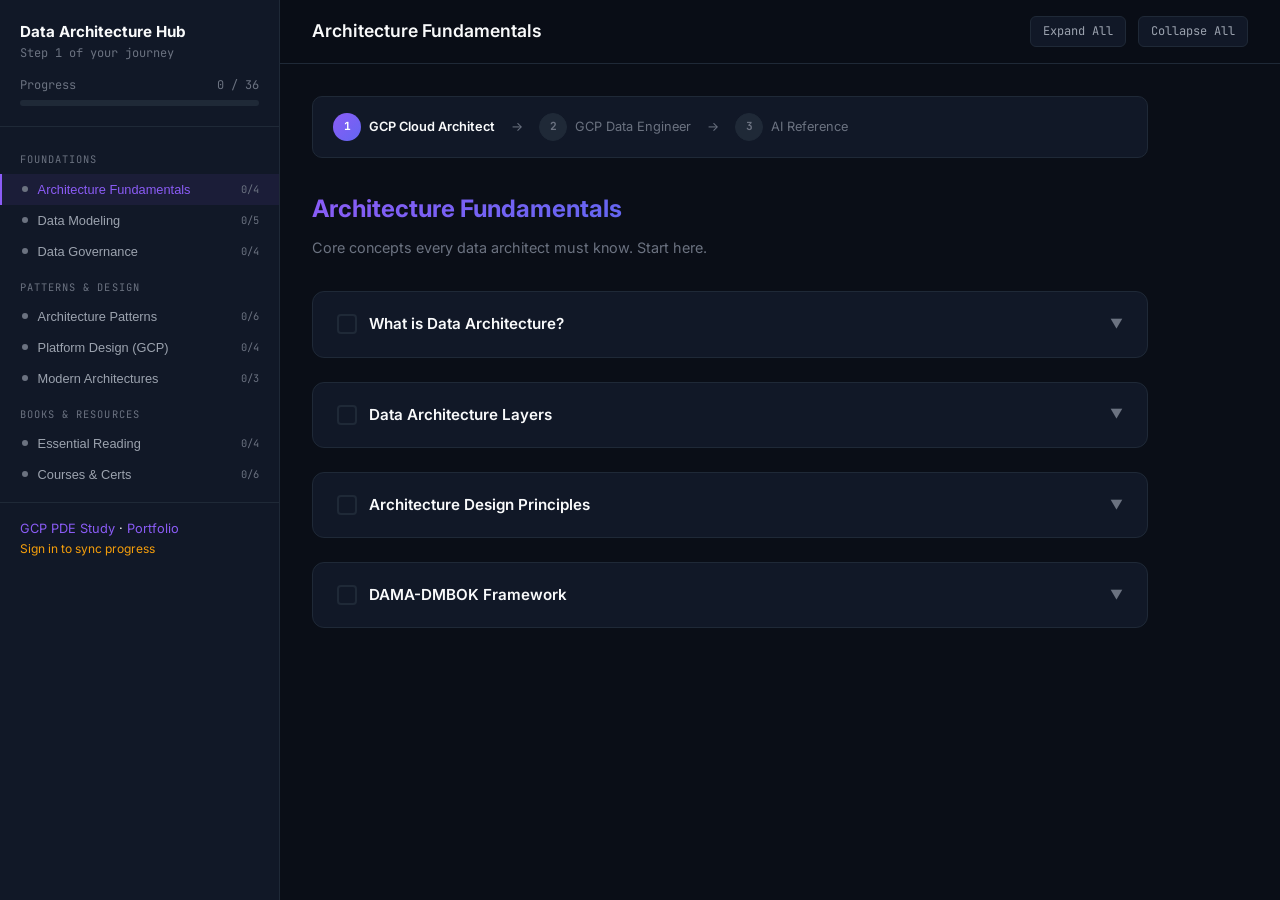
==== commit 11e84669: "Add email/password authentication for progress sync - Login page at login.html (register + sign in) " ====
--- a/website/architecture-study.html
+++ b/website/architecture-study.html
@@ -148,7 +148,7 @@
         <button class="sidebar__link" data-section="courses"><span class="sidebar__link-dot"></span>Courses & Certs</button>
       </nav>
       <div class="sidebar__footer">
-        <a href="study.html">GCP PDE Study</a> &middot; <a href="index.html">Portfolio</a>
+        <a href="study.html">GCP PDE Study</a> &middot; <a href="index.html">Portfolio</a><br><span id="authStatus"></span>
       </div>
     </aside>
 
@@ -176,6 +176,7 @@
     </div>
   </div>
 
+  <script src="js/auth.js"></script>
   <script>
   (function(){
     'use strict';
@@ -269,20 +270,8 @@
 
     var STORAGE_KEY = 'data-arch-study-progress';
     var checkedItems = {};
-    var API_URL = 'http://localhost:8000/api';
-
-    function loadProgress() {
-      return fetch(API_URL + '/progress/' + STORAGE_KEY).then(function(r) { return r.json(); }).then(function(d) {
-        checkedItems = d.progress || {};
-        try { localStorage.setItem(STORAGE_KEY, JSON.stringify(checkedItems)); } catch(e) {}
-      }).catch(function() {
-        try { var s = localStorage.getItem(STORAGE_KEY); if (s) checkedItems = JSON.parse(s); } catch(e) {}
-      });
-    }
-    function saveProgress() {
-      try { localStorage.setItem(STORAGE_KEY, JSON.stringify(checkedItems)); } catch(e) {}
-      fetch(API_URL + '/progress/' + STORAGE_KEY, { method: 'PUT', headers: { 'Content-Type': 'application/json' }, body: JSON.stringify({ progress: checkedItems }) }).catch(function() {});
-    }
+    function loadProgress() { return loadProgressFromAPI(STORAGE_KEY); }
+    function saveProgress() { saveProgressToAPI(STORAGE_KEY); }
     function getCheckedCount() { var c=0; for(var k in checkedItems) if(checkedItems[k]) c++; return c; }
     function getTotalCount() { var t=0; for(var s in data) t += data[s].cards.length; return t; }
 
